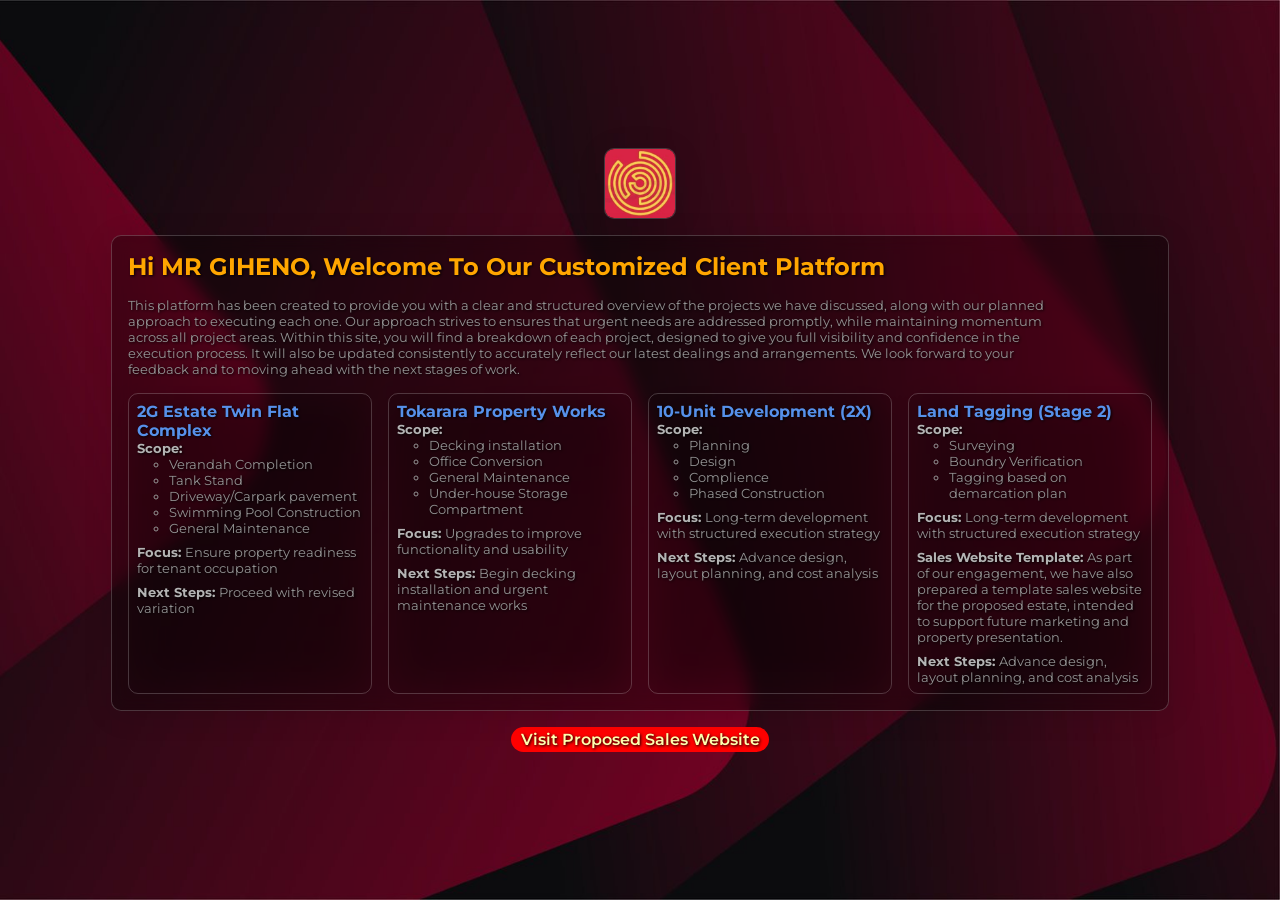
==== index.html @ 5f90f9a1 "Update index.html" ====
<!DOCTYPE html>
<html lang="en">
<head>
    <meta charset="UTF-8">
    <meta name="viewport" content="width=device-width, initial-scale=1.0">
    <link rel="stylesheet" href="sales.css">
    <title>Client Page</title>
</head>
<body>
    <main>
        
        <section class="welcome-section">
            <img src="assets/RML-Logo.PNG" alt="">
        <div class="container">
            <h1>
            Hi MR GIHENO, Welcome To Our Customized Client Platform
        </h1>
        <p>
            This platform has been created to provide you with a clear and structured overview of the projects we have discussed, along with our planned approach to executing each one.
Our approach strives to ensures that urgent needs are addressed promptly, while maintaining momentum across all project areas.
Within this site, you will find a breakdown of each project, designed to give you full visibility and confidence in the execution process. It will also be updated consistently to accurately reflect our latest dealings and arrangements.
We look forward to your feedback and to moving ahead with the next stages of work.
        </p>
        <div class="cards-container">
            <a href="twinFlat.html" class="card">
                <h2>2G Estate Twin Flat Complex</h2>
                <ul class="card-content">
                    <li><strong>Scope: </strong>
                        <ul class="sub-tasks">
                            <li>Verandah Completion</li>
                            <li>Tank Stand</li>
                            <li>Driveway/Carpark pavement</li>
                            <li>Swimming Pool Construction</li>
                            <li>General Maintenance</li>
                        </ul>
                    </li>
                    <li><strong>Focus: </strong>Ensure property readiness for tenant occupation</li>
                    <li><strong>Next Steps: </strong>Proceed with revised variation</li>
                </ul>
            </a>
            <a href="toks.html" class="card">
                <h2>Tokarara Property Works</h2>
                <ul class="card-content">
                    <li><strong>Scope: </strong>
                        <ul class="sub-tasks">
                            <li>Decking installation</li>
                            <li>Office Conversion</li>
                            <li>General Maintenance</li>
                            <li>Under-house Storage Compartment</li>
                        </ul>
                    </li>
                    <li><strong>Focus: </strong>Upgrades to improve functionality and usability</li>
                    <li><strong>Next Steps: </strong>Begin decking installation and urgent maintenance works</li>
                </ul>
            </a>
            <a href="units.html" class="card">
                <h2>10-Unit Development (2X)</h2>
                <ul class="card-content">
                    <li><strong>Scope: </strong>
                        <ul class="sub-tasks">
                            <li>Planning</li>
                            <li>Design</li>
                            <li>Complience</li>
                            <li>Phased Construction</li>
                        </ul>
                    </li>
                    <li><strong>Focus: </strong>Long-term development with structured execution strategy</li>
                    <li><strong>Next Steps: </strong>Advance design, layout planning, and cost analysis</li>
                </ul>
            </a>
            <a href="tagging.html" class="card">
                <h2>Land Tagging (Stage 2)</h2>
                <ul class="card-content">
                    <li><strong>Scope: </strong>
                        <ul class="sub-tasks">
                            <li>Surveying</li>
                            <li>Boundry Verification</li>
                            <li>Tagging based on demarcation plan</li>
                        </ul>
                    </li>
                    <li><strong>Focus: </strong>Long-term development with structured execution strategy</li>
                    <li><strong>Sales Website Template: </strong>As part of our engagement, we have also prepared a template sales website for the proposed estate, intended to support future marketing and property presentation.<br></li>
                    <li><strong>Next Steps: </strong>Advance design, layout planning, and cost analysis</li>
                </ul>
            </a>
        </div>
            </div>
        <a href="salesPage.html" class="button">Visit Proposed Sales Website</a>
    </section> 
    </main>
</body>
</html>
---- sales.css ----
@import url('https://fonts.googleapis.com/css2?family=Montserrat:ital,wght@0,100..900;1,100..900&family=Roboto:ital,wght@0,100..900;1,100..900&display=swap');

*{
    font-family: Montserrat;
    margin: 0;
    padding: 0%;
    color: whitesmoke;
}
html,body{
    overflow-x: hidden;
}
.overlay{
    height: 100vh;
    width: 100%;
    position: absolute;
    z-index: 0;
}
.button{
    width: fit-content;
    height: fit-content;
    padding: .2rem .6rem;
    background-color: rgb(255, 0, 0);
    color: rgb(255, 255, 174);
    border-radius: 1rem;
    text-decoration: none;
    font-weight: 600;
    text-shadow: black 1px 1px 3px;
    display: flex;
    flex-direction: column;
    align-items: center;
}

.container{
    width: 80%;
    padding: 1rem;
    background: rgba(255, 255, 255, 0.06);
    background: rgba(0, 0, 0, 0.32);
    backdrop-filter: blur(8px) saturate(100%);
    -webkit-backdrop-filter: blur(8px) saturate(100%);
    border: 1px solid rgba(255, 255, 255, 0.2);
    box-shadow: 0 4px 30px rgba(0, 0, 0, 0.1);
    border-radius: 10px;
}

.welcome-section{
    width: 100%;
    height: 100vh;
    display: flex;
    flex-direction: column;
    justify-content: center;
    align-items: center;
    gap: 1rem;
    background-repeat: no-repeat;
    background-size: cover;
    background-position: right;
    background-image: url(assets/HeroBack00.jpg);
    
}
.welcome-section img{
    max-width: 70px;
    background: rgba(255, 255, 255, 0.06);
    background: rgba(0, 0, 0, 0.32);
    backdrop-filter: blur(8px) saturate(100%);
    -webkit-backdrop-filter: blur(8px) saturate(100%);
    border: 1px solid rgba(255, 255, 255, 0.2);
    box-shadow: 0 4px 30px rgba(0, 0, 0, 0.1);
    border-radius: 10px;
    
}
.welcome-section h1{
    z-index: 1;
    width: fit-content;
    color: #ffa600;
    text-shadow: black 1px 1px 3px;
}
.welcome-section p{
    width: 90%;
    max-width: 1100px;
    color: rgb(148, 148, 148);
    z-index: 1;
    margin: 1rem 0;
    text-shadow: black 1px 1px 3px;
}
.cards-container{
    display: flex;
    gap: 1rem;
    width: 100%;
}
.cards-container > *{
    flex: 1;
}
.card{
    border: solid .5px #00000040;
    border-radius: 10px;
    width: fit-content;
    padding: 1rem;
    max-width: 300px;
    min-width: 280;
    text-decoration: none;
    background: rgba(0, 0, 0, 0);
    backdrop-filter: blur(22px) saturate(100%);
    -webkit-backdrop-filter: blur(22px) saturate(100%);
    border: 1px solid rgba(255, 255, 255, 0.2);
    box-shadow: 0 4px 30px rgba(0, 0, 0, 0.1);
}
.card h2{
    color: #5d9effea;
    text-shadow: black 1px 1px 3px;
}
li{
    color: rgb(148, 148, 148);
    text-shadow: black 1px 1px 3px;
}
.card-content{
    list-style: none;
    display: flex;
    flex-direction: column;
    gap: .5rem;
    color: rgb(180, 180, 180);}
.sub-tasks > *{
    margin-left: 2rem;
}
strong{
    color: rgb(180, 180, 180);
    text-shadow: black 1px 1px 3px;
}



@media (max-width: 1440px) {
    p, li{
        font-size: small;
    }
    .card{
        padding: .5rem;
    }
    h2{
        font-size: 1rem;
    } 
    h1{
        font-size: 1.5rem;
    }
}
@media (max-width: 950px) {
    .cards-container{
        flex-direction: column;
        align-items: center;
    }
    .card{
        width: 90%;
        max-width: none;
    }
    .welcome-section{
        padding: 1rem 0rem;
        height: fit-content;
    }
}
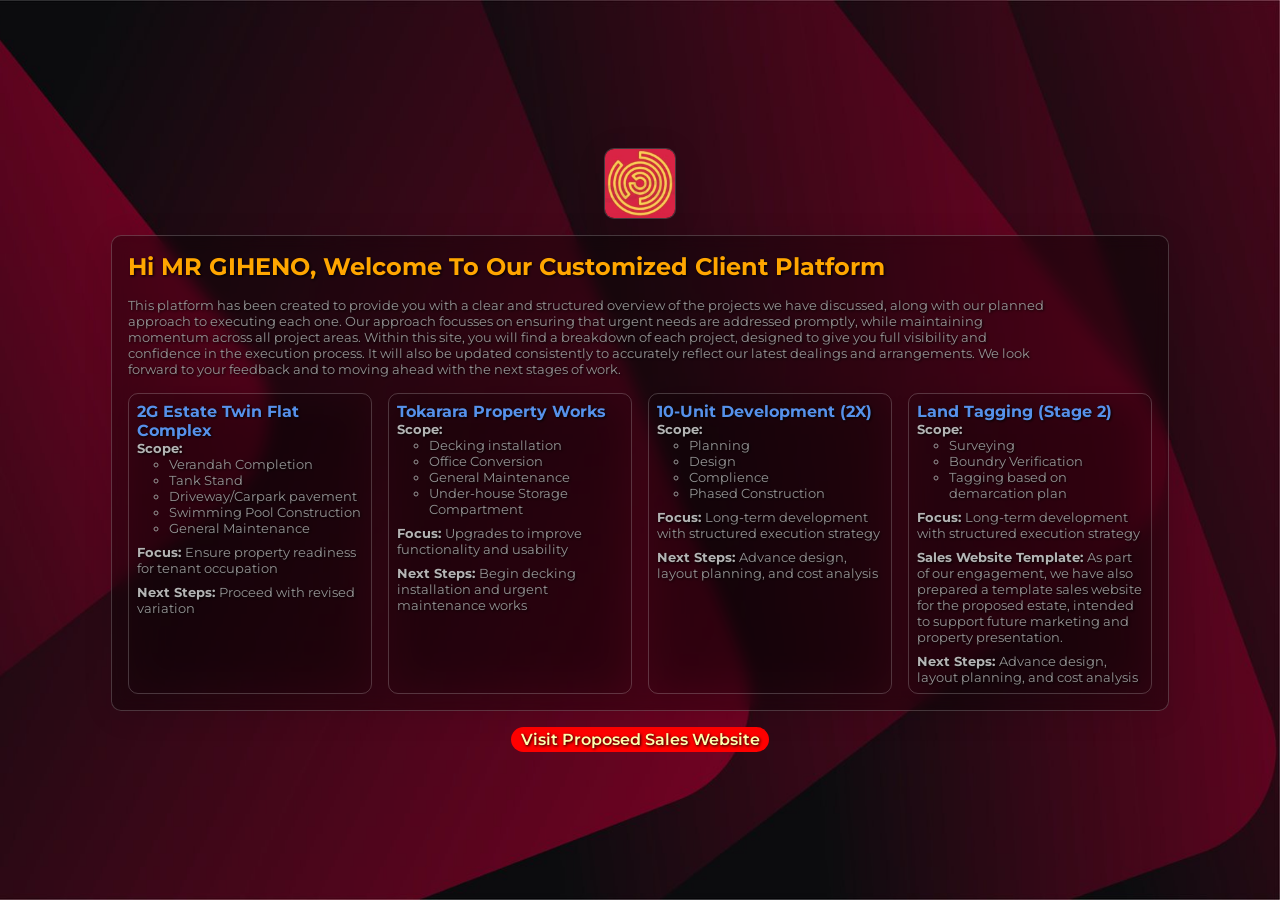
==== commit 5d5c97d8: "Update index.html" ====
--- a/index.html
+++ b/index.html
@@ -17,7 +17,7 @@
         </h1>
         <p>
             This platform has been created to provide you with a clear and structured overview of the projects we have discussed, along with our planned approach to executing each one.
-Our approach strives to ensures that urgent needs are addressed promptly, while maintaining momentum across all project areas.
+Our approach focusses on ensuring that urgent needs are addressed promptly, while maintaining momentum across all project areas.
 Within this site, you will find a breakdown of each project, designed to give you full visibility and confidence in the execution process. It will also be updated consistently to accurately reflect our latest dealings and arrangements.
 We look forward to your feedback and to moving ahead with the next stages of work.
         </p>
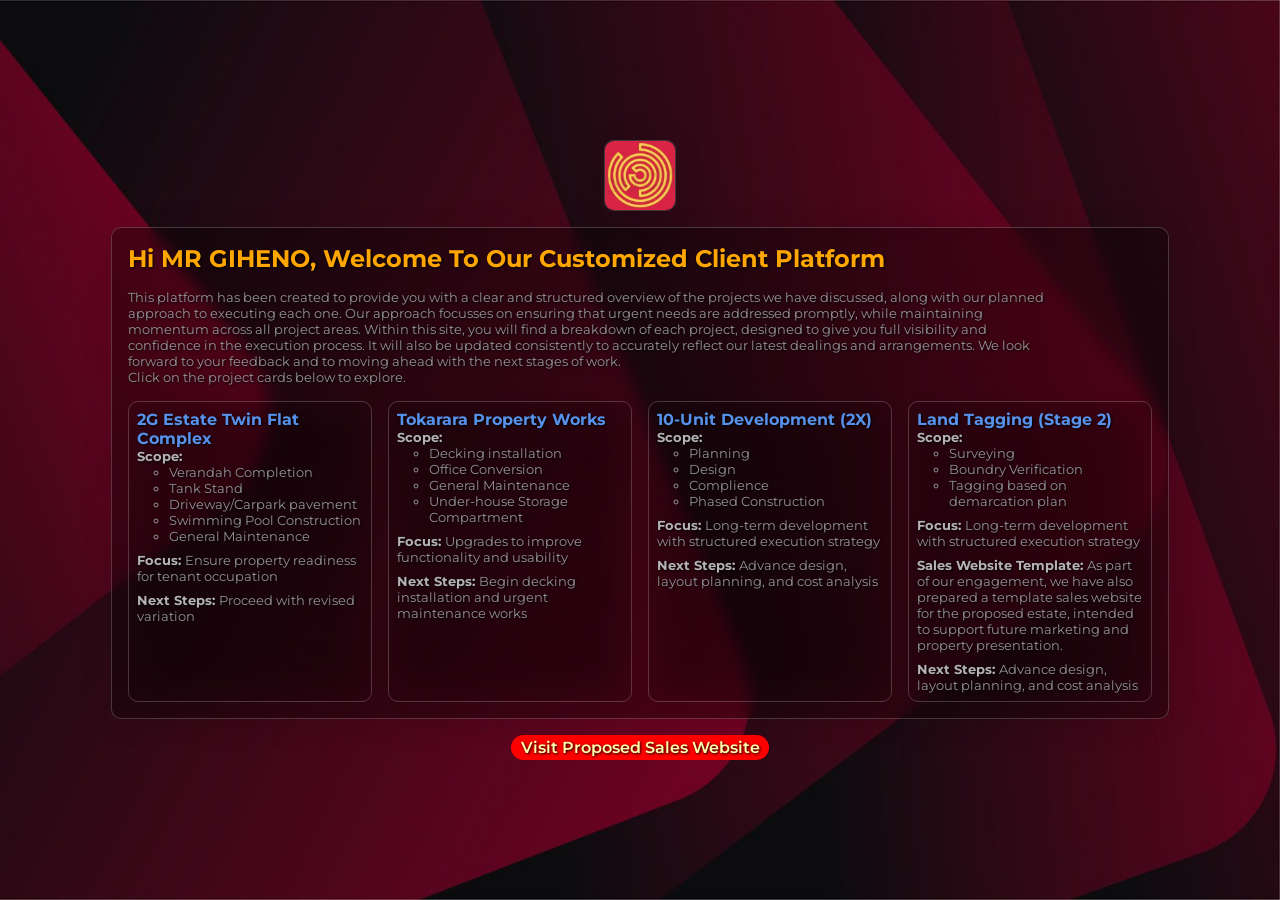
==== commit a1b1fc0e: "Update index.html" ====
--- a/index.html
+++ b/index.html
@@ -19,7 +19,8 @@
             This platform has been created to provide you with a clear and structured overview of the projects we have discussed, along with our planned approach to executing each one.
 Our approach focusses on ensuring that urgent needs are addressed promptly, while maintaining momentum across all project areas.
 Within this site, you will find a breakdown of each project, designed to give you full visibility and confidence in the execution process. It will also be updated consistently to accurately reflect our latest dealings and arrangements.
-We look forward to your feedback and to moving ahead with the next stages of work.
+We look forward to your feedback and to moving ahead with the next stages of work.<br>
+Click on the project cards below to explore.
         </p>
         <div class="cards-container">
             <a href="twinFlat.html" class="card">
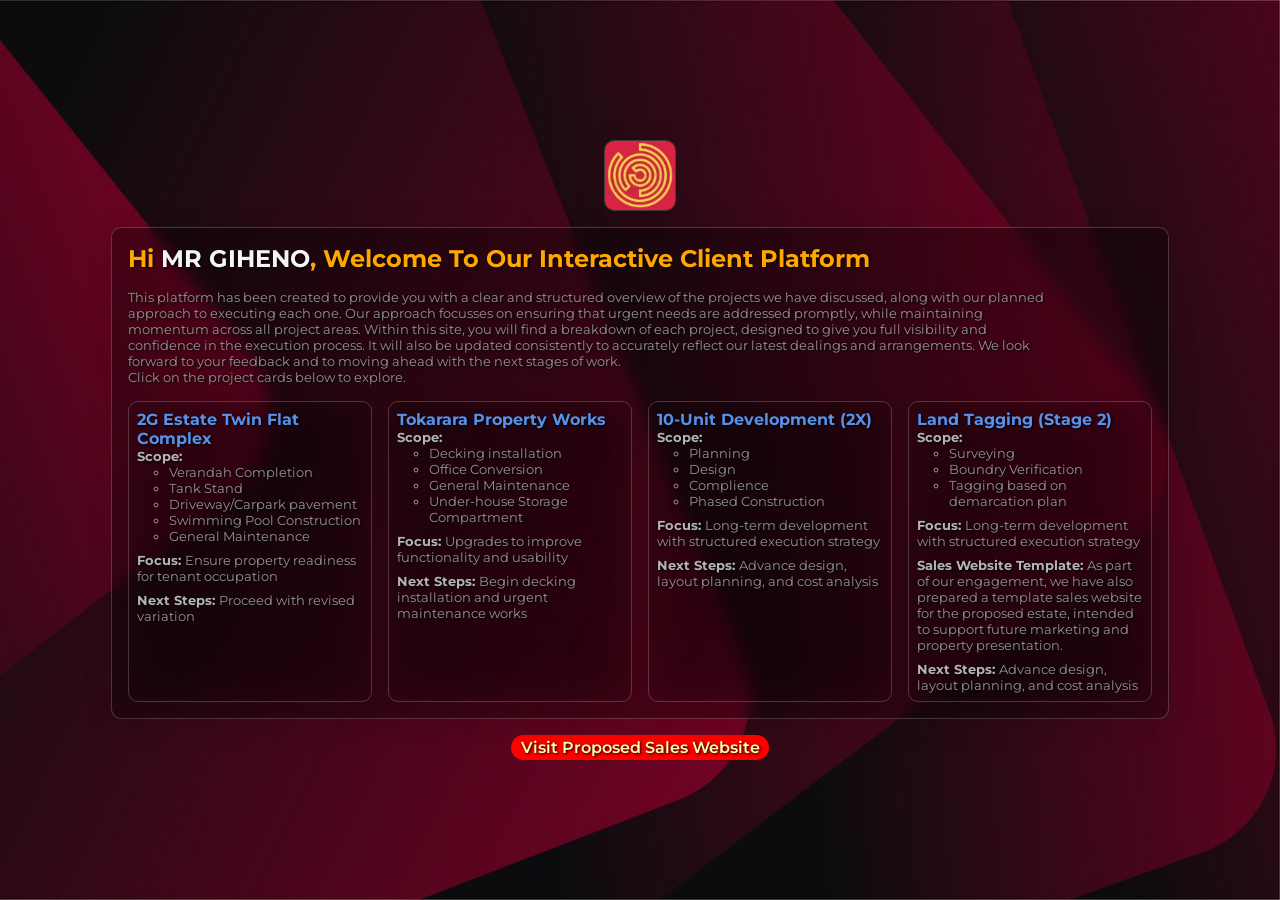
==== commit e32294ba: "H1 Styling." ====
--- a/index.html
+++ b/index.html
@@ -13,7 +13,7 @@
             <img src="assets/RML-Logo.PNG" alt="">
         <div class="container">
             <h1>
-            Hi MR GIHENO, Welcome To Our Customized Client Platform
+            Hi <span>MR GIHENO</span>, Welcome To Our Interactive Client Platform
         </h1>
         <p>
             This platform has been created to provide you with a clear and structured overview of the projects we have discussed, along with our planned approach to executing each one.
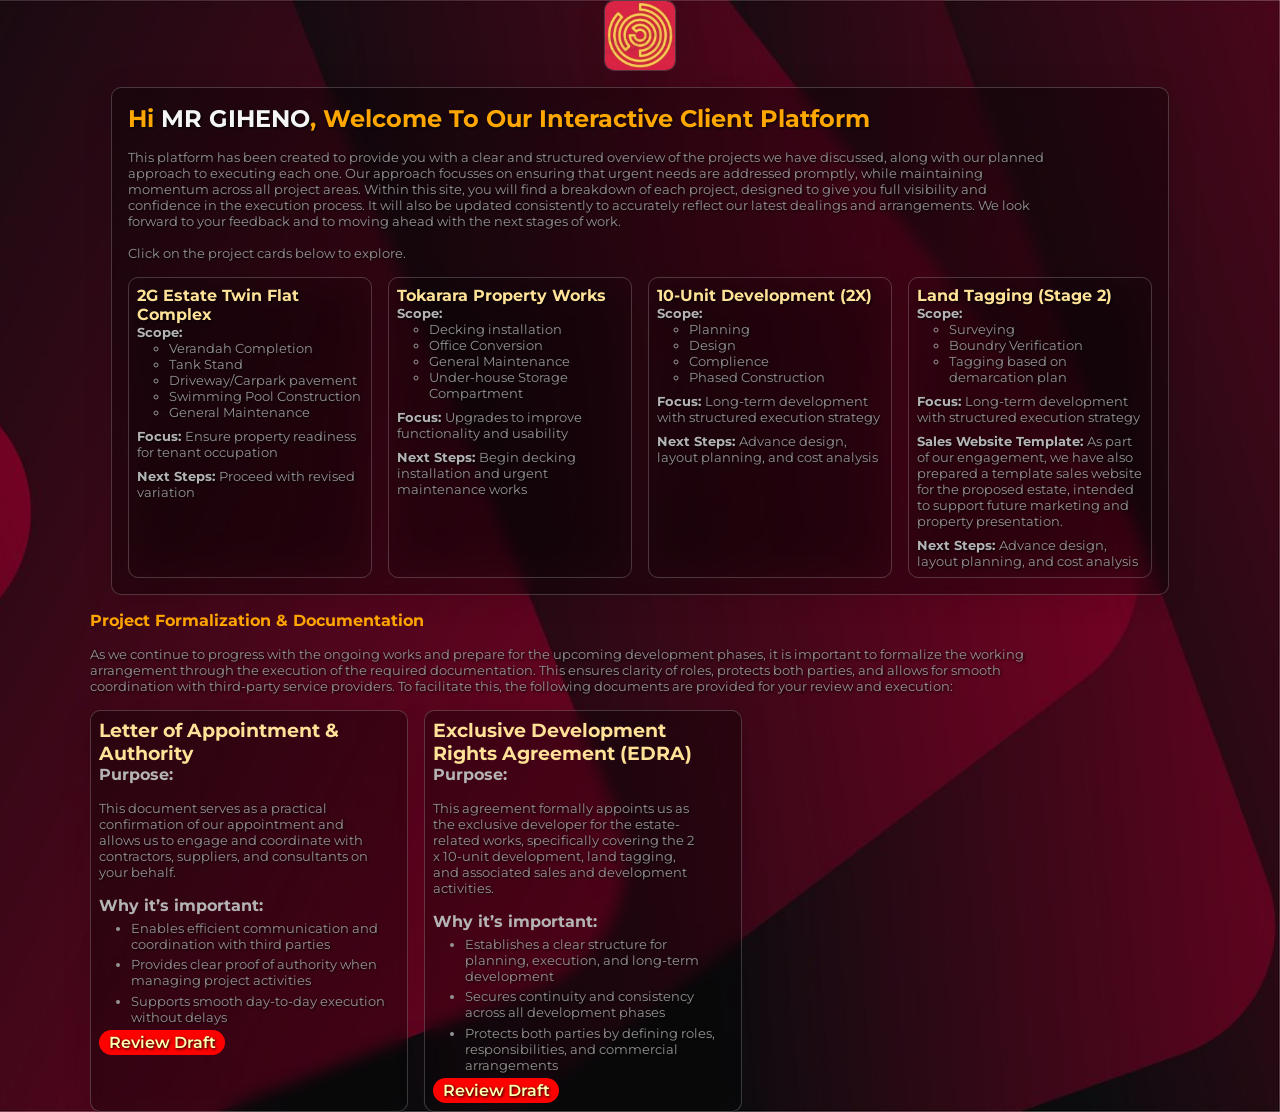
==== commit 032f614a: "Legal Section Addition" ====
--- a/index.html
+++ b/index.html
@@ -1,6 +1,12 @@
 <!DOCTYPE html>
 <html lang="en">
 <head>
+    <!-- Basic Icons -->
+    <link href="https://cdn.boxicons.com/3.0.8/fonts/basic/boxicons.min.css" rel="stylesheet">
+    <!-- Filled Icons -->
+    <link href="https://cdn.boxicons.com/3.0.8/fonts/filled/boxicons-filled.min.css" rel="stylesheet">
+    <!-- Brand Icons -->
+    <link href="https://cdn.boxicons.com/3.0.8/fonts/brands/boxicons-brands.min.css" rel="stylesheet">
     <meta charset="UTF-8">
     <meta name="viewport" content="width=device-width, initial-scale=1.0">
     <link rel="stylesheet" href="sales.css">
@@ -20,7 +26,7 @@
 Our approach focusses on ensuring that urgent needs are addressed promptly, while maintaining momentum across all project areas.
 Within this site, you will find a breakdown of each project, designed to give you full visibility and confidence in the execution process. It will also be updated consistently to accurately reflect our latest dealings and arrangements.
 We look forward to your feedback and to moving ahead with the next stages of work.<br>
-Click on the project cards below to explore.
+<br>Click on the project cards below to explore.
         </p>
         <div class="cards-container">
             <a href="twinFlat.html" class="card">
@@ -38,6 +44,7 @@
                     <li><strong>Focus: </strong>Ensure property readiness for tenant occupation</li>
                     <li><strong>Next Steps: </strong>Proceed with revised variation</li>
                 </ul>
+                <i class="bx bx-arrow-right-stroke"></i>
             </a>
             <a href="toks.html" class="card">
                 <h2>Tokarara Property Works</h2>
@@ -53,6 +60,7 @@
                     <li><strong>Focus: </strong>Upgrades to improve functionality and usability</li>
                     <li><strong>Next Steps: </strong>Begin decking installation and urgent maintenance works</li>
                 </ul>
+                <i class="bx bx-arrow-right-stroke"></i>
             </a>
             <a href="units.html" class="card">
                 <h2>10-Unit Development (2X)</h2>
@@ -68,6 +76,7 @@
                     <li><strong>Focus: </strong>Long-term development with structured execution strategy</li>
                     <li><strong>Next Steps: </strong>Advance design, layout planning, and cost analysis</li>
                 </ul>
+                <i class="bx bx-arrow-right-stroke"></i>
             </a>
             <a href="tagging.html" class="card">
                 <h2>Land Tagging (Stage 2)</h2>
@@ -83,10 +92,46 @@
                     <li><strong>Sales Website Template: </strong>As part of our engagement, we have also prepared a template sales website for the proposed estate, intended to support future marketing and property presentation.<br></li>
                     <li><strong>Next Steps: </strong>Advance design, layout planning, and cost analysis</li>
                 </ul>
+                <i class="bx bx-arrow-right-stroke"></i>
             </a>
         </div>
+        </div>
+        <div class="legal-section">
+            <h2>Project Formalization & Documentation</h2>
+            <p>As we continue to progress with the ongoing works and prepare for the upcoming development phases, it is important to formalize the working arrangement through the execution of the required documentation. This ensures clarity of roles, protects both parties, and allows for smooth coordination with third-party service providers.
+
+                To facilitate this, the following documents are provided for your review and execution:</p>
+            <div class="cards-container">
+            <div class="card">
+                <h3>Letter of Appointment & Authority</h3>
+                <h4>Purpose:</h4>
+                <p>
+                    This document serves as a practical confirmation of our appointment and allows us to engage and coordinate with contractors, suppliers, and consultants on your behalf.
+                </p>
+                <h4>Why it’s important:</h4>
+                <ul>
+                    <li>Enables efficient communication and coordination with third parties</li>
+                    <li>Provides clear proof of authority when managing project activities</li>
+                    <li>Supports smooth day-to-day execution without delays</li>
+                </ul>
+                <a href="" class="button">Review Draft</a>
             </div>
-        <a href="salesPage.html" class="button">Visit Proposed Sales Website</a>
+            <div class="card">
+                <h3>Exclusive Development Rights Agreement (EDRA)</h3>
+                <h4>Purpose:</h4>
+                <p>
+                    This agreement formally appoints us as the exclusive developer for the estate-related works, specifically covering the 2 x 10-unit development, land tagging, and associated sales and development activities.
+                </p>
+                <h4>Why it’s important:</h4>
+                <ul>
+                    <li>Establishes a clear structure for planning, execution, and long-term development</li>
+                    <li>Secures continuity and consistency across all development phases</li>
+                    <li>Protects both parties by defining roles, responsibilities, and commercial arrangements</li>
+                </ul>
+                <a href="" class="button">Review Draft</a>
+            </div>
+            </div>
+        </div>
     </section> 
     </main>
 </body>
--- a/sales.css
+++ b/sales.css
@@ -29,7 +29,12 @@
     flex-direction: column;
     align-items: center;
 }
-
+main{
+    background-repeat: no-repeat;
+    background-size: cover;
+    background-position: bottom right;
+    background-image: url(assets/HeroBack00.jpg);
+}
 .container{
     width: 80%;
     padding: 1rem;
@@ -44,16 +49,13 @@
 
 .welcome-section{
     width: 100%;
-    height: 100vh;
+    height: fit-content;
     display: flex;
     flex-direction: column;
     justify-content: center;
     align-items: center;
     gap: 1rem;
-    background-repeat: no-repeat;
-    background-size: cover;
-    background-position: right;
-    background-image: url(assets/HeroBack00.jpg);
+    
     
 }
 .welcome-section img{
@@ -90,6 +92,8 @@
     flex: 1;
 }
 .card{
+    display: flex;
+    flex-direction: column;
     border: solid .5px #00000040;
     border-radius: 10px;
     width: fit-content;
@@ -104,7 +108,7 @@
     box-shadow: 0 4px 30px rgba(0, 0, 0, 0.1);
 }
 .card h2{
-    color: #5d9effea;
+    color: rgb(255, 226, 151);
     text-shadow: black 1px 1px 3px;
 }
 li{
@@ -125,8 +129,39 @@
     text-shadow: black 1px 1px 3px;
 }
 
-
-
+.card i{
+    font-size: 1.5rem;
+    color: rgb(0, 162, 255);
+    font-weight: 100;
+    margin:auto 0 0 auto;
+}
+
+.legal-section .card{
+    background: rgba(255, 255, 255, 0.06);
+    background: rgba(0, 0, 0, 0.32);
+    backdrop-filter: blur(8px) saturate(100%);
+    -webkit-backdrop-filter: blur(8px) saturate(100%);
+    border: 1px solid rgba(255, 255, 255, 0.2);
+    box-shadow: 0 4px 30px rgba(0, 0, 0, 0.1);
+    border-radius: 10px;
+}
+
+.legal-section .card ul{
+        margin-left: 2rem;
+}
+.legal-section .card ul li{
+    margin: .3rem 0;
+}
+
+.legal-section h2{
+    color: #ffa600;
+}
+ .legal-section .cards-container .card h3{
+        color: rgb(255, 226, 151);
+    }
+.legal-section .cards-container .card h4{
+    color: rgb(180, 180, 180);;
+}
 @media (max-width: 1440px) {
     p, li{
         font-size: small;
@@ -142,6 +177,7 @@
     }
 }
 @media (max-width: 950px) {
+
     .cards-container{
         flex-direction: column;
         align-items: center;
@@ -154,4 +190,20 @@
         padding: 1rem 0rem;
         height: fit-content;
     }
+    .legal-section{
+            width: 90%;
+            margin: 1rem auto;
+    }
+    .legal-section h2{
+        font-size: larger;
+    }
+    .legal-section .cards-container .card h3{
+        font-size: large;
+        color: rgb(255, 226, 151);
+        margin-bottom: .5rem;
+    }
+    .legal-section .cards-container .card .button{
+        font-size: small;
+        margin-top: .5rem;
+    }
 }
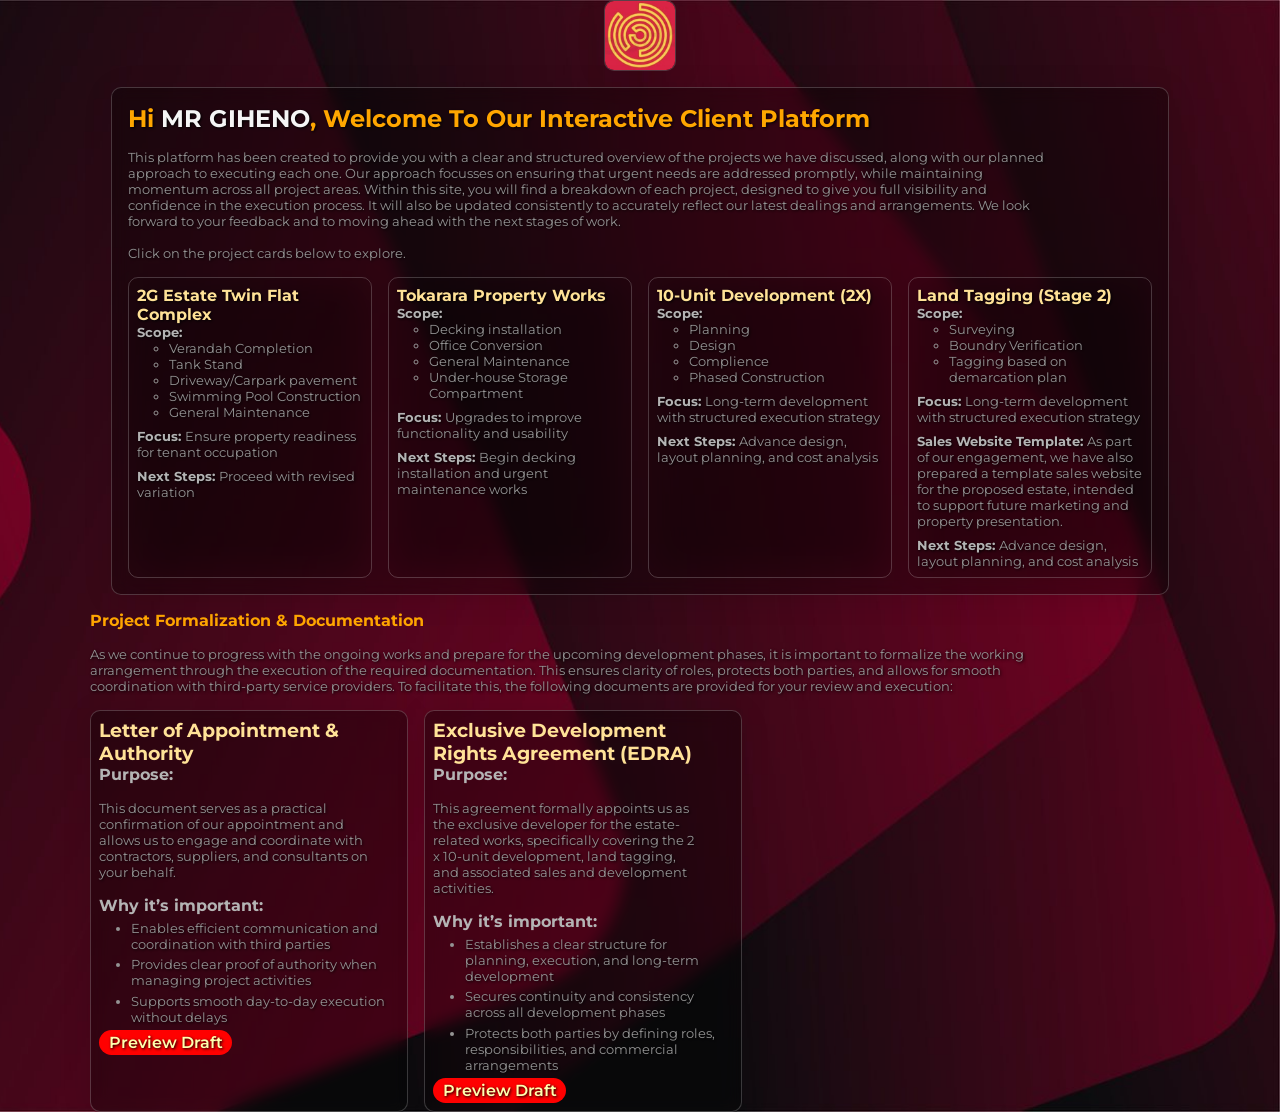
==== commit 93a898ce: "Typo Correction" ====
--- a/index.html
+++ b/index.html
@@ -114,7 +114,7 @@
                     <li>Provides clear proof of authority when managing project activities</li>
                     <li>Supports smooth day-to-day execution without delays</li>
                 </ul>
-                <a href="" class="button">Review Draft</a>
+                <a href="LOA.pdf" class="button">Preview Draft</a>
             </div>
             <div class="card">
                 <h3>Exclusive Development Rights Agreement (EDRA)</h3>
@@ -128,7 +128,7 @@
                     <li>Secures continuity and consistency across all development phases</li>
                     <li>Protects both parties by defining roles, responsibilities, and commercial arrangements</li>
                 </ul>
-                <a href="" class="button">Review Draft</a>
+                <a href="EDRA.pdf" class="button">Preview Draft</a>
             </div>
             </div>
         </div>
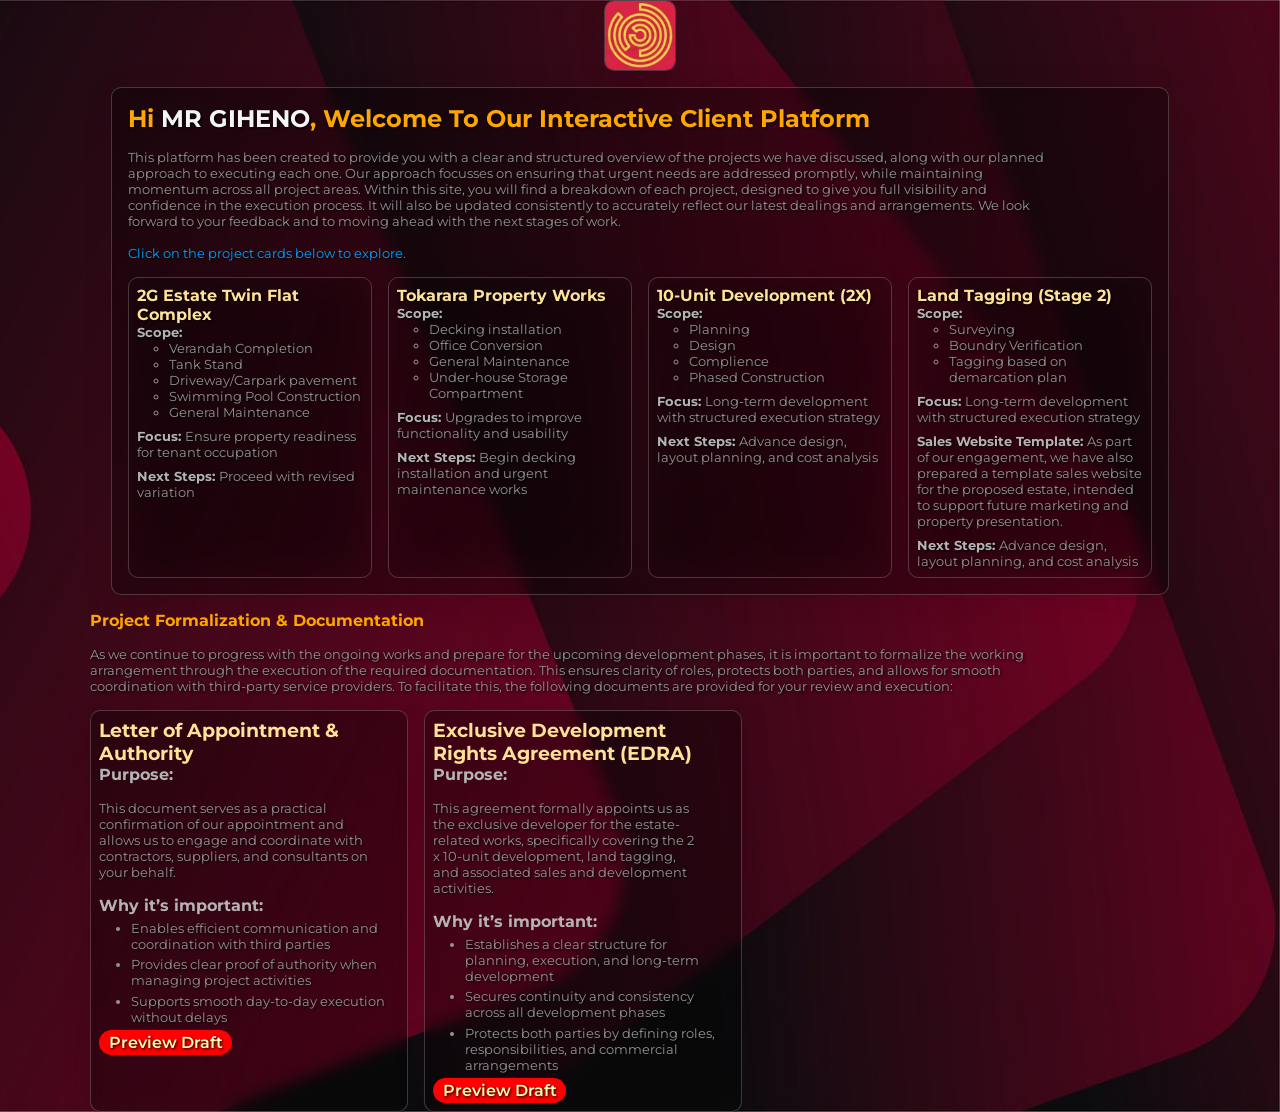
==== commit 49f4acdf: "Touches" ====
--- a/index.html
+++ b/index.html
@@ -26,7 +26,7 @@
 Our approach focusses on ensuring that urgent needs are addressed promptly, while maintaining momentum across all project areas.
 Within this site, you will find a breakdown of each project, designed to give you full visibility and confidence in the execution process. It will also be updated consistently to accurately reflect our latest dealings and arrangements.
 We look forward to your feedback and to moving ahead with the next stages of work.<br>
-<br>Click on the project cards below to explore.
+<br><span>Click on the project cards below to explore.</span>
         </p>
         <div class="cards-container">
             <a href="twinFlat.html" class="card">
--- a/sales.css
+++ b/sales.css
@@ -83,6 +83,9 @@
     margin: 1rem 0;
     text-shadow: black 1px 1px 3px;
 }
+.welcome-section p span{
+    color: rgb(0, 162, 255);
+}
 .cards-container{
     display: flex;
     gap: 1rem;
